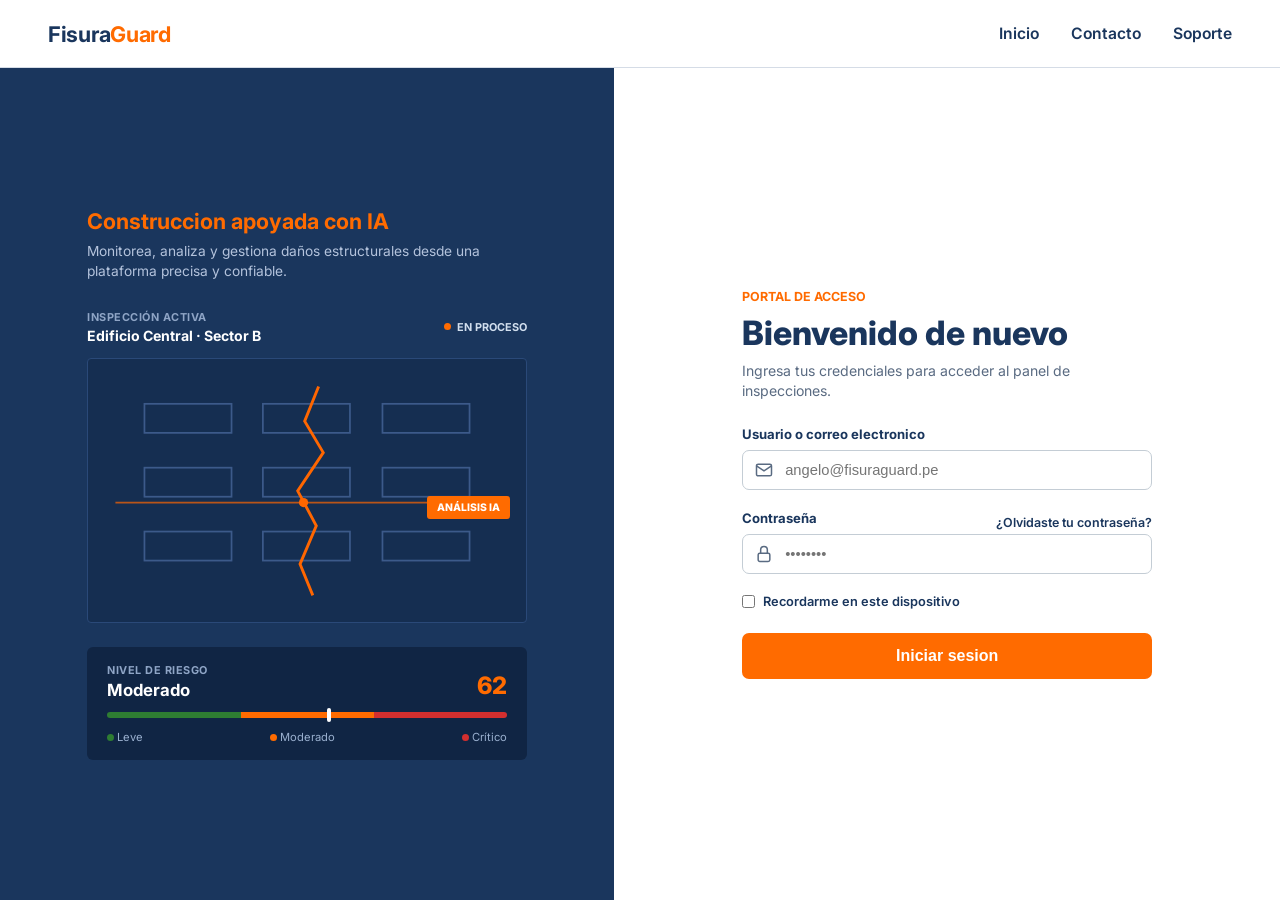
==== pages/index.html @ a7a67a6c "Update: Estructura para landing page, cambio de paleta de colores y mejora de adaptabilidad" ====
<!DOCTYPE html>
<html lang="es">
<head>
  <meta charset="UTF-8">
  <meta name="viewport" content="width=device-width, initial-scale=1.0">
  <title>FisuraGuard</title>
  <!-- Ruta ajustada con ../ hacia la carpeta css -->
  <link rel="stylesheet" href="../css/styles.css">
  <link rel="icon" type="image/x-icon" href="../favicon.ico">
  <!-- Fuente tipográfica Inter -->
  <link href="https://fonts.googleapis.com/css2?family=Inter:wght@400;500;600;700;800&display=swap" rel="stylesheet">
</head>
<body>
  <!-- PANTALLA 1 -->
  <section id="vista-acceso" class="vista activo">
    <header class="barra-navegacion-acceso">
      <div class="logo-marca">Fisura<span>Guard</span></div>
      <nav class="enlaces-navegacion-acceso">
        <a href="#">Inicio</a>
        <a href="#">Contacto</a>
        <a href="#">Soporte</a>
      </nav>
    </header>
    <div class="division-acceso">
      <!-- panel izquierdo azul -->
      <div class="acceso-izquierda">
        <div class="contenido-acceso-izquierda">
          <h2 class="titulo-ia">Construccion apoyada con IA</h2>
          <p class="subtitulo-ia">
            Monitorea, analiza y gestiona daños estructurales desde una plataforma precisa y confiable.
          </p>

          <div class="encabezado-inspeccion-activa">
            <div>
              <span class="etiqueta-pequena">INSPECCIÓN ACTIVA</span>
              <h4>Edificio Central · Sector B</h4>
            </div>
            <div class="pastilla-estado">
              <span class="punto-naranja"></span> EN PROCESO
            </div>  
          </div>

          <div class="caja-grafico-ia">
            <svg viewBox="0 0 360 210" class="edificio">
              <rect x="40" y="30" width="75" height="25" fill="none" stroke="#3c5a8a" stroke-width="1.5"/>
              <rect x="142" y="30" width="75" height="25" fill="none" stroke="#3c5a8a" stroke-width="1.5"/>
              <rect x="245" y="30" width="75" height="25" fill="none" stroke="#3c5a8a" stroke-width="1.5"/>

              <rect x="40" y="85" width="75" height="25" fill="none" stroke="#3c5a8a" stroke-width="1.5"/>
              <rect x="142" y="85" width="75" height="25" fill="none" stroke="#3c5a8a" stroke-width="1.5"/>
              <rect x="245" y="85" width="75" height="25" fill="none" stroke="#3c5a8a" stroke-width="1.5"/>

              <rect x="40" y="140" width="75" height="25" fill="none" stroke="#3c5a8a" stroke-width="1.5"/>
              <rect x="142" y="140" width="75" height="25" fill="none" stroke="#3c5a8a" stroke-width="1.5"/>
              <rect x="245" y="140" width="75" height="25" fill="none" stroke="#3c5a8a" stroke-width="1.5"/>

              <line x1="15" y1="115" x2="345" y2="115" stroke="#ff6600" stroke-width="1.5" stroke-opacity="0.7"/>

              <polyline points="190,15 178,45 194,72 172,105 188,135 174,168 185,195" fill="none" stroke="#ff6600" stroke-width="2.5"/>
              <circle cx="177" cy="115" r="4" fill="#ff6600"/>
            </svg>
            <span class="insignia-ia">ANÁLISIS IA</span>
          </div>

          <div class="tarjeta-riesgo">
            <div class="cabecera-tarjeta-riesgo">
              <div>
                <span class="etiqueta-pequena">NIVEL DE RIESGO</span>
                <h3>Moderado</h3>
              </div>
              <span class="puntaje-riesgo">62</span>
            </div>
            <div class="pista-barra-riesgo">
              <div class="segmento-verde"></div>
              <div class="segmento-naranja"></div>
              <div class="segmento-rojo"></div>
              <span class="indicador-riesgo" style="left: 55%;"></span>
            </div>
            <div class="leyenda-riesgo">
              <span><i class="punto-verde"></i> Leve</span>
              <span><i class="punto-naranja"></i> Moderado</span>
              <span><i class="punto-rojo"></i> Crítico</span>
            </div>
          </div>
        </div>
      </div>

      <!-- panel derecho blanco -->
      <div class="acceso-derecha">
        <div class="contenedor-formulario-acceso">
          <span class="etiqueta-portal">PORTAL DE ACCESO</span>
          <h1>Bienvenido de nuevo</h1>
          <p class="descripcion-acceso">Ingresa tus credenciales para acceder al panel de inspecciones.</p>

          <form id="formulario-acceso">
            <div class="grupo-formulario">
              <label for="correo">Usuario o correo electronico</label>
              <div class="contenedor-campo">
                <svg class="icono-campo" viewBox="0 0 24 24" fill="none" stroke="currentColor" stroke-width="1.8">
                  <rect x="3" y="5" width="18" height="14" rx="2"/>
                  <polyline points="3,7 12,13 21,7"/>
                </svg>
                <input type="text" id="correo" placeholder="angelo@fisuraguard.pe" required>
              </div>
            </div>

            <div class="grupo-formulario">
              <div class="fila-etiqueta">
                <label for="contrasena">Contraseña</label>
                <a href="#" class="enlace-olvido">¿Olvidaste tu contraseña?</a>
              </div>
              <div class="contenedor-campo">
                <svg class="icono-campo" viewBox="0 0 24 24" fill="none" stroke="currentColor" stroke-width="1.8">
                  <rect x="5" y="11" width="14" height="10" rx="2"/>
                  <path d="M8 11V7a4 4 0 0 1 8 0v4"/>
                </svg>
                <input type="password" id="contrasena" placeholder="••••••••" required>
              </div>
            </div>

            <label class="fila-casilla">
              <input type="checkbox">
              <span>Recordarme en este dispositivo</span>
            </label>

            <button type="submit" class="boton-primario boton-bloque">Iniciar sesion</button>
          </form>
        </div>
      </div>
    </div>
  </section>

  <!-- Enlace hacia la lógica JS -->
  <script src="../js/main.js"></script>
</body>
</html>
---- css/styles.css ----
/*  Variables y configuracion de la pagina*/
:root {
  --azul-marino: #1A365D;
  --azul-oscuro: #102544;
  --azul-3: #5C7293;
  --naranja: #FF6B00;
  --naranja-oscuro: #E55A00;
  --rojo: #D32F2F;
  --verde: #2E7D32;
  --amarillo: #F57F17;
  --fondo-claro: #F8F9FA;
  --texto-1: #212121;
  --texto-2: #5A6B82;
}

* {
  box-sizing: border-box;
  margin: 0;
  padding: 0;
}

body {
  font-family: 'Inter', sans-serif;
  color: var(--texto-1);
  background-color: var(--fondo-claro);
  min-height: 100vh;
  overflow-x: hidden;
}

/*  clases reutilizables  */
.logo-marca {
  font-size: 1.35rem;
  font-weight: 700;
  color: var(--azul-marino);
  letter-spacing: -0.3px;
}

.logo-marca span {
  color: var(--naranja);
}

.boton-primario {
  background-color: var(--naranja);
  color: #FFFFFF;
  border: none;
  border-radius: 7px;
  padding: 11px 22px;
  font-size: 0.95rem;
  font-weight: 700;
  cursor: pointer;
  transition: background 0.2s ease, transform 0.1s ease;
}

.boton-primario:hover {
  background-color: var(--naranja-oscuro);
}

.boton-primario:active {
  transform: scale(0.99);
}

.boton-bloque {
  width: 100%;
  padding: 14px;
  font-size: 1rem;
}

/* PANTALLA 1 Login*/ 
.barra-navegacion-acceso {
  height: 68px;
  display: flex;
  align-items: center;
  padding: 0 48px;
  border-bottom: 1px solid #D5DCE6;
  background: #FFFFFF;
}

.enlaces-navegacion-acceso {
  margin-left: auto;
  display: flex;
  gap: 32px;
}

.enlaces-navegacion-acceso a {
  text-decoration: none;
  color: var(--azul-marino);
  font-weight: 600;
  font-size: 0.98rem;
  transition: color 0.2s ease;
}

.enlaces-navegacion-acceso a:hover {
  color: var(--naranja);
}

.division-acceso {
  display: grid;
  grid-template-columns: 48% 52%;
  min-height: calc(100vh - 68px);
}

/* Panel izquierdo azul (donde esta la figura) */
.acceso-izquierda {
  background-color: var(--azul-marino);
  color: #FFFFFF;
  padding: 48px 54px;
  display: flex;
  flex-direction: column;
  justify-content: center;
}

.contenido-acceso-izquierda {
  max-width: 440px;
  margin: 0 auto;
  width: 100%;
}

.titulo-ia {
  color: var(--naranja);
  font-size: 1.35rem;
  font-weight: 700;
  margin-bottom: 8px;
}

.subtitulo-ia {
  color: #B4C3DC;
  font-size: 0.86rem;
  line-height: 1.45;
  margin-bottom: 28px;
}

.encabezado-inspeccion-activa {
  display: flex;
  justify-content: space-between;
  align-items: center;
  margin-bottom: 14px;
}

.etiqueta-pequena {
  display: block;
  font-size: 0.68rem;
  letter-spacing: 0.5px;
  color: #8FA5C6;
  font-weight: 700;
  margin-bottom: 3px;
}

.encabezado-inspeccion-activa h4 {
  font-size: 0.88rem;
  font-weight: 700;
  color: #FFFFFF;
}

.pastilla-estado {
  font-size: 0.68rem;
  font-weight: 700;
  color: #D2DFEE;
  display: flex;
  align-items: center;
  gap: 6px;
}

.punto-naranja, .punto-verde, .punto-rojo {
  display: inline-block;
  width: 7px;
  height: 7px;
  border-radius: 50%;
}

.punto-naranja { background-color: var(--naranja); }
.punto-verde   { background-color: var(--verde); }
.punto-rojo    { background-color: var(--rojo); }

.caja-grafico-ia {
  position: relative;
  border: 1px solid #2A4978;
  background-color: rgba(16, 37, 68, 0.45);
  border-radius: 4px;
  margin-bottom: 24px;
  padding: 10px;
}

.edificio {
  width: 100%;
  height: auto;
  display: block;
}

.insignia-ia {
  position: absolute;
  right: 16px;
  top: 52%;
  background-color: var(--naranja);
  color: #FFFFFF;
  font-size: 0.65rem;
  font-weight: 800;
  padding: 5px 10px;
  border-radius: 3px;
}

.tarjeta-riesgo {
  background-color: var(--azul-oscuro);
  padding: 16px 20px;
  border-radius: 6px;
}

.cabecera-tarjeta-riesgo {
  display: flex;
  justify-content: space-between;
  align-items: flex-end;
  margin-bottom: 12px;
}

.cabecera-tarjeta-riesgo h3 {
  font-size: 1.05rem;
  color: #FFFFFF;
}

.puntaje-riesgo {
  color: var(--naranja);
  font-size: 1.5rem;
  font-weight: 800;
}

.pista-barra-riesgo {
  position: relative;
  height: 6px;
  display: flex;
  border-radius: 4px;
  overflow: visible;
  margin-bottom: 12px;
}

.segmento-verde   { flex: 1; background: var(--verde); border-radius: 4px 0 0 4px; }
.segmento-naranja { flex: 1; background: var(--naranja); }
.segmento-rojo    { flex: 1; background: var(--rojo); border-radius: 0 4px 4px 0; }

.indicador-riesgo {
  position: absolute;
  top: -4px;
  width: 4px;
  height: 14px;
  background: #FFFFFF;
  border-radius: 2px;
}

.leyenda-riesgo {
  display: flex;
  justify-content: space-between;
  font-size: 0.7rem;
  color: #9AB0CF;
}

/* Panel erecho blanco (el formulario) */
.acceso-derecha {
  display: flex;
  align-items: center;
  justify-content: center;
  padding: 48px;
  background-color: #FFFFFF;
}

.contenedor-formulario-acceso {
  width: 100%;
  max-width: 410px;
}

.etiqueta-portal {
  color: var(--naranja);
  font-size: 0.78rem;
  font-weight: 700;
  display: block;
  margin-bottom: 8px;
}

.contenedor-formulario-acceso h1 {
  color: var(--azul-marino);
  font-size: 2.1rem;
  font-weight: 800;
  margin-bottom: 8px;
}

.descripcion-acceso {
  color: var(--texto-2);
  font-size: 0.88rem;
  line-height: 1.4;
  margin-bottom: 26px;
}

.grupo-formulario {
  margin-bottom: 20px;
}

.grupo-formulario label {
  display: block;
  color: var(--azul-marino);
  font-size: 0.82rem;
  font-weight: 700;
  margin-bottom: 8px;
}

.fila-etiqueta {
  display: flex;
  justify-content: space-between;
  align-items: center;
}

.enlace-olvido {
  color: var(--azul-marino);
  font-size: 0.78rem;
  font-weight: 600;
  text-decoration: none;
}

.contenedor-campo {
  position: relative;
}

.icono-campo {
  position: absolute;
  left: 12px;
  top: 50%;
  transform: translateY(-50%);
  width: 20px;
  height: 20px;
  color: #5A6B82;
}

.contenedor-campo input {
  width: 100%;
  padding: 11px 14px 11px 42px;
  border: 1px solid #C4CDD5;
  border-radius: 7px;
  font-size: 0.92rem;
  outline: none;
  transition: border-color 0.2s ease;
}

.contenedor-campo input:focus {
  border-color: var(--naranja);
}

.fila-casilla {
  display: flex;
  align-items: center;
  gap: 8px;
  font-size: 0.8rem;
  font-weight: 600;
  color: var(--azul-marino);
  margin-bottom: 24px;
  cursor: pointer;
}

/* Adaptación responsive */
@media (max-width: 900px) {
  .division-acceso {
    grid-template-columns: 1fr;
  }
  .barra-navegacion-acceso {
    padding: 0 20px;
  }
  .enlaces-navegacion-acceso {
    gap: 16px;
  }
  .acceso-izquierda,
  .acceso-derecha {
    padding: 32px 20px;
  }
}
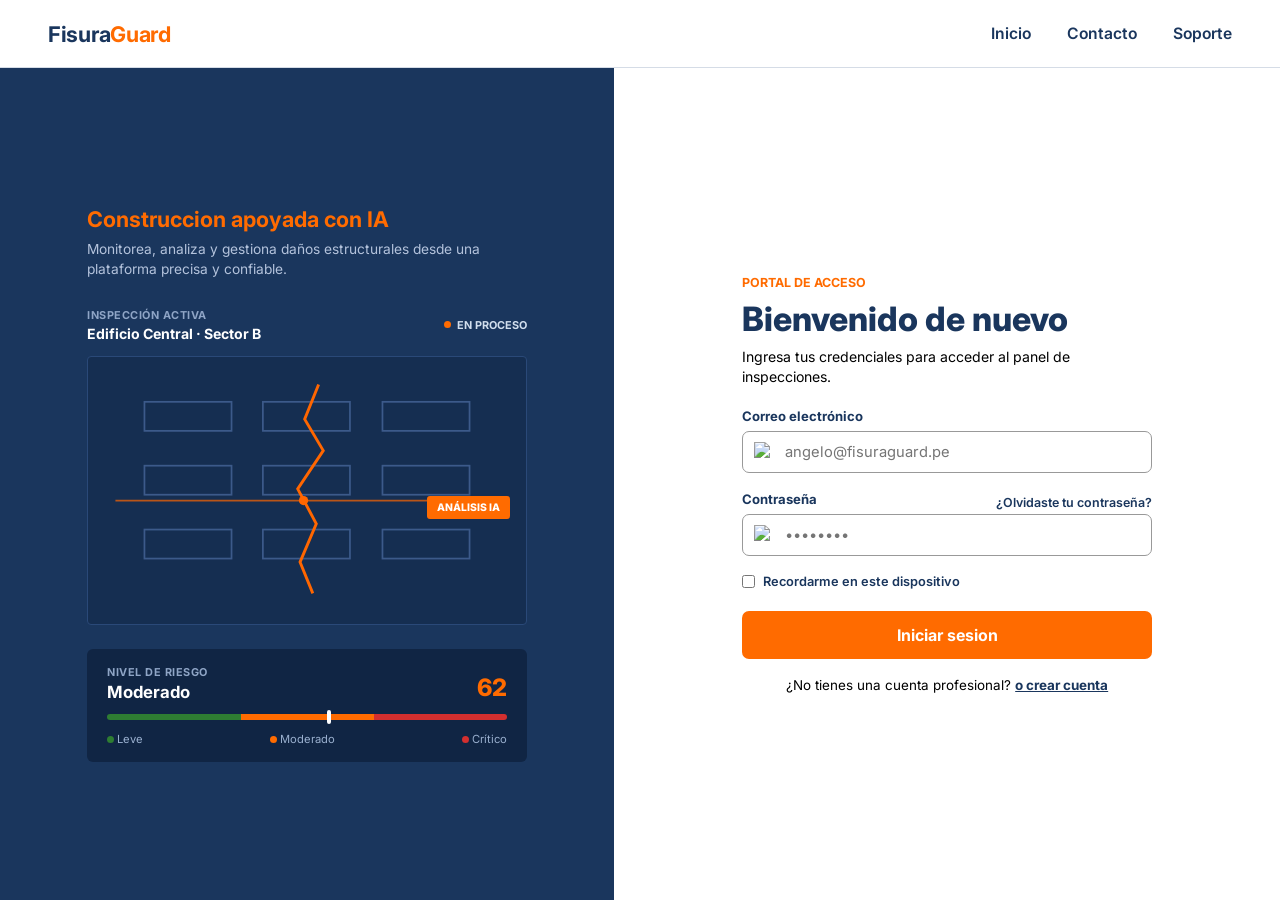
==== commit c8f8563b: "Se configuro mediante las HU1 - 2 - 3 - 4 la pagina index y tambien se hizo escenarios en caso sea i" ====
--- a/pages/index.html
+++ b/pages/index.html
@@ -6,14 +6,18 @@
   <title>FisuraGuard</title>
   <!-- Ruta ajustada con ../ hacia la carpeta css -->
   <link rel="stylesheet" href="../css/styles.css">
+  <link rel="stylesheet" href="../css/stylesGlobal.css">
   <link rel="icon" type="image/x-icon" href="../favicon.ico">
   <!-- Fuente tipográfica Inter -->
   <link href="https://fonts.googleapis.com/css2?family=Inter:wght@400;500;600;700;800&display=swap" rel="stylesheet">
 </head>
+
+<!-- PANTALLA 1 (el inicio de sesion) -->
+<!-- iMPORTANTE: Definimos la class solo-pc para que ese codigo sea solo exclusivamente de la version pc
+y tambien definimos la clase solo-movil para poder mostrar mejor el inicio de sesion en las versiones de movil -->
 <body>
-  <!-- PANTALLA 1 -->
   <section id="vista-acceso" class="vista activo">
-    <header class="barra-navegacion-acceso">
+    <header class="barra-navegacion-acceso solo-escritorio">
       <div class="logo-marca">Fisura<span>Guard</span></div>
       <nav class="enlaces-navegacion-acceso">
         <a href="#">Inicio</a>
@@ -21,24 +25,31 @@
         <a href="#">Soporte</a>
       </nav>
     </header>
+
     <div class="division-acceso">
-      <!-- panel izquierdo azul -->
+      <!-- Panel Izquierdo Azul -->
       <div class="acceso-izquierda">
         <div class="contenido-acceso-izquierda">
-          <h2 class="titulo-ia">Construccion apoyada con IA</h2>
-          <p class="subtitulo-ia">
-            Monitorea, analiza y gestiona daños estructurales desde una plataforma precisa y confiable.
-          </p>
-
-          <div class="encabezado-inspeccion-activa">
-            <div>
-              <span class="etiqueta-pequena">INSPECCIÓN ACTIVA</span>
-              <h4>Edificio Central · Sector B</h4>
-            </div>
-            <div class="pastilla-estado">
-              <span class="punto-naranja"></span> EN PROCESO
-            </div>  
-          </div>
+          <div class="logo-marca-blanco solo-movil">Fisura<span>Guard</span></div>
+
+          <div class="solo-escritorio">
+            <h2 class="titulo-ia">Construccion apoyada con IA</h2>
+            <p class="subtitulo-ia">
+              Monitorea, analiza y gestiona daños estructurales desde una plataforma precisa y confiable.
+            </p>
+
+            <div class="encabezado-inspeccion-activa">
+              <div>
+                <span class="etiqueta-pequena">INSPECCIÓN ACTIVA</span>
+                <h4>Edificio Central · Sector B</h4>
+              </div>
+              <div class="pastilla-estado">
+                <span class="punto-naranja"></span> EN PROCESO
+              </div>
+            </div>
+          </div>
+
+          <h2 class="eslogan-movil solo-movil">Detecta. Analiza y protege.</h2>
 
           <div class="caja-grafico-ia">
             <svg viewBox="0 0 360 210" class="edificio">
@@ -55,14 +66,14 @@
               <rect x="245" y="140" width="75" height="25" fill="none" stroke="#3c5a8a" stroke-width="1.5"/>
 
               <line x1="15" y1="115" x2="345" y2="115" stroke="#ff6600" stroke-width="1.5" stroke-opacity="0.7"/>
-
               <polyline points="190,15 178,45 194,72 172,105 188,135 174,168 185,195" fill="none" stroke="#ff6600" stroke-width="2.5"/>
               <circle cx="177" cy="115" r="4" fill="#ff6600"/>
             </svg>
             <span class="insignia-ia">ANÁLISIS IA</span>
           </div>
 
-          <div class="tarjeta-riesgo">
+          <!-- Tarjeta de Nivel de Riesgo -->
+          <div class="tarjeta-riesgo solo-escritorio">
             <div class="cabecera-tarjeta-riesgo">
               <div>
                 <span class="etiqueta-pequena">NIVEL DE RIESGO</span>
@@ -85,52 +96,162 @@
         </div>
       </div>
 
-      <!-- panel derecho blanco -->
+      <!-- Panel Derecho Blanco -->
       <div class="acceso-derecha">
         <div class="contenedor-formulario-acceso">
           <span class="etiqueta-portal">PORTAL DE ACCESO</span>
-          <h1>Bienvenido de nuevo</h1>
+          <h1 class="solo-escritorio">Bienvenido de nuevo</h1>
+          <h1 class="solo-movil">Bienvenido</h1>
           <p class="descripcion-acceso">Ingresa tus credenciales para acceder al panel de inspecciones.</p>
 
-          <form id="formulario-acceso">
+          <!-- Alerta de errores de inicio de sesión o bloqueo por 5 intentos -->
+          <div id="alerta-acceso" class="alerta-formulario oculto" role="alert"></div>
+
+          <form id="formulario-acceso" novalidate>
             <div class="grupo-formulario">
-              <label for="correo">Usuario o correo electronico</label>
+              <label for="correo">Correo electrónico</label>
               <div class="contenedor-campo">
-                <svg class="icono-campo" viewBox="0 0 24 24" fill="none" stroke="currentColor" stroke-width="1.8">
-                  <rect x="3" y="5" width="18" height="14" rx="2"/>
-                  <polyline points="3,7 12,13 21,7"/>
-                </svg>
-                <input type="text" id="correo" placeholder="angelo@fisuraguard.pe" required>
-              </div>
-            </div>
-
+                <img src="img/icono-correo.png" alt="Correo" class="icono-campo">
+                <input type="email" id="correo" placeholder="angelo@fisuraguard.pe" required>
+              </div>
+            </div>
+
+            <!-- Solicitar contraseña y enlace de recuperación -->
             <div class="grupo-formulario">
               <div class="fila-etiqueta">
                 <label for="contrasena">Contraseña</label>
-                <a href="#" class="enlace-olvido">¿Olvidaste tu contraseña?</a>
+                <a href="#" id="enlace-recuperar" class="enlace-olvido">¿Olvidaste tu contraseña?</a>
               </div>
               <div class="contenedor-campo">
-                <svg class="icono-campo" viewBox="0 0 24 24" fill="none" stroke="currentColor" stroke-width="1.8">
-                  <rect x="5" y="11" width="14" height="10" rx="2"/>
-                  <path d="M8 11V7a4 4 0 0 1 8 0v4"/>
-                </svg>
+                <img src="img/icono-candado.png" alt="Contraseña" class="icono-campo">
                 <input type="password" id="contrasena" placeholder="••••••••" required>
               </div>
             </div>
 
             <label class="fila-casilla">
-              <input type="checkbox">
+              <input type="checkbox" id="recordar-dispositivo">
               <span>Recordarme en este dispositivo</span>
             </label>
 
-            <button type="submit" class="boton-primario boton-bloque">Iniciar sesion</button>
+            <button type="submit" id="boton-ingresar" class="boton-primario boton-bloque">Iniciar sesion</button>
           </form>
+
+          <!-- Registro de nuevos usuarios -->
+          <p class="pie-formulario-acceso">
+            ¿No tienes una cuenta profesional? 
+            <a href="#" id="enlace-registro" class="enlace-destacado">o crear cuenta</a>
+          </p>
         </div>
       </div>
     </div>
   </section>
 
-  <!-- Enlace hacia la lógica JS -->
+  <!-- Registro -->
+  <div id="registro" class="fondo-acceso oculto">
+    <div class="caja-acceso">
+      <div class="cabecera-acceso">
+        <div>
+          <span class="etiqueta-portal">ACREDITACIÓN PROFESIONAL</span>
+          <h3>Crear cuenta en FisuraGuard</h3>
+        </div>
+        <button type="button" class="boton-cerrar" id="cerrar-registro">✕</button>
+      </div>
+
+      <div id="alerta-registro" class="alerta-formulario oculto"></div>
+
+      <!-- Formulario de registro -->
+      <form id="formulario-registro" novalidate>
+        <div class="grupo-formulario">
+          <label for="reg-nombres">Nombres y apellidos completos</label>
+          <div class="contenedor-campo">
+            <img src="img/icono-usuario.png" alt="Usuario" class="icono-campo">
+            <input type="text" id="reg-nombres" placeholder="Ej. Manuel Mendoza" required>
+          </div>
+        </div>
+
+        <div class="grupo-formulario">
+          <label for="reg-correo">Correo institucional</label>
+          <div class="contenedor-campo">
+            <img src="img/icono-correo.png" alt="Correo" class="icono-campo">
+            <input type="email" id="reg-correo" placeholder="nombre@entidad.gob.pe" required>
+          </div>
+        </div>
+
+        <div class="fila-doble">
+          <div class="grupo-formulario">
+            <label for="reg-rol">Rol a desempeñar</label>
+            <select id="reg-rol" class="selector-campo" required>
+              <option value="inspector">Ingeniero Inspector</option>
+              <option value="brigadista">Brigadista de Riesgos</option>
+              <option value="supervisor">Supervisor de Obra</option>
+            </select>
+          </div>
+
+          <div class="grupo-formulario">
+            <label for="reg-cip">Colegiatura (CIP)</label>
+            <div class="contenedor-campo">
+              <img src="img/icono-cip.png" alt="CIP" class="icono-campo">
+              <input type="text" id="reg-cip" placeholder="Ej. 248910" required>
+            </div>
+          </div>
+        </div>
+
+        <div class="grupo-formulario">
+          <label for="reg-contrasena">Contraseña</label>
+          <div class="contenedor-campo">
+            <img src="img/icono-candado.png" alt="Contraseña" class="icono-campo">
+            <input type="password" id="reg-contrasena" placeholder="Mín. 8 caracteres, 1 mayúscula y 1 número" required>
+          </div>
+          <small class="ayuda-campo">Debe incluir al menos 8 caracteres, una mayúscula y un número.</small>
+        </div>
+
+        <button type="submit" class="boton-primario boton-bloque">Registrarse</button>
+      </form>
+
+      <!-- Confirmación de envío de validación  -->
+      <div id="paso-validacion-correo" class="estado-validacion oculto">
+        <h4>¡Perfil registrado correctamente!</h4>
+        <p id="texto-validacion-enviada">
+          Hemos enviado un enlace de activación con vigencia limitada a tu correo institucional.
+        </p>
+        <button type="button" id="boton-reenviar-validacion" class="boton-secundario">
+          Reenviar correo de validación
+        </button>
+      </div>
+    </div>
+  </div>
+
+  <!-- Recuperar contraseña -->
+  <div id="recuperar" class="fondo-acceso oculto">
+    <div class="caja-acceso">
+      <div class="cabecera-acceso">
+        <div>
+          <span class="etiqueta-portal">SOPORTE DE ACCESO</span>
+          <h3>Restablecer contraseña</h3>
+        </div>
+        <button type="button" class="boton-cerrar" id="cerrar-recuperar">✕</button>
+      </div>
+
+      <p class="descripcion-acceso">
+        Ingresa tu correo registrado. Te enviaremos un token de recuperación único con validez de 24 horas.
+      </p>
+
+      <div id="alerta-recuperar" class="alerta-formulario alerta-exito oculto"></div>
+
+      <form id="formulario-recuperar" novalidate>
+        <div class="grupo-formulario">
+          <label for="rec-correo">Correo electrónico registrado</label>
+          <div class="contenedor-campo">
+            <img src="img/icono-correo.png" alt="Correo" class="icono-campo">
+            <input type="email" id="rec-correo" placeholder="angelo@fisuraguard.pe" required>
+          </div>
+        </div>
+
+        <button type="submit" class="boton-primario boton-bloque">Enviar enlace</button>
+      </form>
+    </div>
+  </div>
+    <!-- Enlace hacia la lógica JS -->
   <script src="../js/main.js"></script>
 </body>
 </html>
--- a/css/styles.css
+++ b/css/styles.css
@@ -1,84 +1,17 @@
-/*  Variables y configuracion de la pagina*/
-:root {
-  --azul-marino: #1A365D;
-  --azul-oscuro: #102544;
-  --azul-3: #5C7293;
-  --naranja: #FF6B00;
-  --naranja-oscuro: #E55A00;
-  --rojo: #D32F2F;
-  --verde: #2E7D32;
-  --amarillo: #F57F17;
-  --fondo-claro: #F8F9FA;
-  --texto-1: #212121;
-  --texto-2: #5A6B82;
-}
-
-* {
-  box-sizing: border-box;
-  margin: 0;
-  padding: 0;
-}
-
-body {
-  font-family: 'Inter', sans-serif;
-  color: var(--texto-1);
-  background-color: var(--fondo-claro);
-  min-height: 100vh;
-  overflow-x: hidden;
-}
-
-/*  clases reutilizables  */
-.logo-marca {
-  font-size: 1.35rem;
-  font-weight: 700;
-  color: var(--azul-marino);
-  letter-spacing: -0.3px;
-}
-
-.logo-marca span {
-  color: var(--naranja);
-}
-
-.boton-primario {
-  background-color: var(--naranja);
-  color: #FFFFFF;
-  border: none;
-  border-radius: 7px;
-  padding: 11px 22px;
-  font-size: 0.95rem;
-  font-weight: 700;
-  cursor: pointer;
-  transition: background 0.2s ease, transform 0.1s ease;
-}
-
-.boton-primario:hover {
-  background-color: var(--naranja-oscuro);
-}
-
-.boton-primario:active {
-  transform: scale(0.99);
-}
-
-.boton-bloque {
-  width: 100%;
-  padding: 14px;
-  font-size: 1rem;
-}
-
-/* PANTALLA 1 Login*/ 
+/* barra de navegación */
 .barra-navegacion-acceso {
   height: 68px;
   display: flex;
   align-items: center;
+  justify-content: space-between;
   padding: 0 48px;
   border-bottom: 1px solid #D5DCE6;
-  background: #FFFFFF;
+  background-color: #FFFFFF;
 }
 
 .enlaces-navegacion-acceso {
-  margin-left: auto;
-  display: flex;
-  gap: 32px;
+  display: flex;
+  gap: 36px;
 }
 
 .enlaces-navegacion-acceso a {
@@ -86,20 +19,20 @@
   color: var(--azul-marino);
   font-weight: 600;
   font-size: 0.98rem;
-  transition: color 0.2s ease;
 }
 
 .enlaces-navegacion-acceso a:hover {
   color: var(--naranja);
 }
 
+/* estrucutra de la pantalla dividida */
 .division-acceso {
   display: grid;
   grid-template-columns: 48% 52%;
   min-height: calc(100vh - 68px);
 }
 
-/* Panel izquierdo azul (donde esta la figura) */
+/* panel izquierdo azul */
 .acceso-izquierda {
   background-color: var(--azul-marino);
   color: #FFFFFF;
@@ -148,7 +81,6 @@
 .encabezado-inspeccion-activa h4 {
   font-size: 0.88rem;
   font-weight: 700;
-  color: #FFFFFF;
 }
 
 .pastilla-estado {
@@ -167,9 +99,15 @@
   border-radius: 50%;
 }
 
-.punto-naranja { background-color: var(--naranja); }
-.punto-verde   { background-color: var(--verde); }
-.punto-rojo    { background-color: var(--rojo); }
+.punto-naranja { 
+  background-color: var(--naranja); 
+}
+.punto-verde   { 
+  background-color: var(--verde); 
+}
+.punto-rojo    { 
+  background-color: var(--rojo); 
+}
 
 .caja-grafico-ia {
   position: relative;
@@ -180,10 +118,11 @@
   padding: 10px;
 }
 
-.edificio {
+.imagen-edificio-ia {
   width: 100%;
   height: auto;
   display: block;
+  object-fit: contain;
 }
 
 .insignia-ia {
@@ -213,7 +152,6 @@
 
 .cabecera-tarjeta-riesgo h3 {
   font-size: 1.05rem;
-  color: #FFFFFF;
 }
 
 .puntaje-riesgo {
@@ -227,13 +165,18 @@
   height: 6px;
   display: flex;
   border-radius: 4px;
-  overflow: visible;
   margin-bottom: 12px;
 }
 
-.segmento-verde   { flex: 1; background: var(--verde); border-radius: 4px 0 0 4px; }
-.segmento-naranja { flex: 1; background: var(--naranja); }
-.segmento-rojo    { flex: 1; background: var(--rojo); border-radius: 0 4px 4px 0; }
+.segmento-verde   { 
+  flex: 1; background: var(--verde); border-radius: 4px 0 0 4px; 
+}
+.segmento-naranja { 
+  flex: 1; background: var(--naranja); 
+}
+.segmento-rojo    { 
+  flex: 1; background: var(--rojo); border-radius: 0 4px 4px 0; 
+}
 
 .indicador-riesgo {
   position: absolute;
@@ -251,7 +194,7 @@
   color: #9AB0CF;
 }
 
-/* Panel erecho blanco (el formulario) */
+/* formulario de acceso  (derecha) */
 .acceso-derecha {
   display: flex;
   align-items: center;
@@ -281,14 +224,32 @@
 }
 
 .descripcion-acceso {
-  color: var(--texto-2);
+  color: var(--texto-secundario);
   font-size: 0.88rem;
   line-height: 1.4;
-  margin-bottom: 26px;
+  margin-bottom: 22px;
+}
+
+/* Alertas de validación */
+.alerta-formulario {
+  background-color: #FDE8E8;
+  color: #B91C1C;
+  border: 1px solid #F8B4B4;
+  border-radius: 7px;
+  padding: 10px 14px;
+  font-size: 0.82rem;
+  font-weight: 600;
+  margin-bottom: 18px;
+}
+
+.alerta-exito {
+  background-color: #DEF7EC;
+  color: #03543F;
+  border-color: #84E1BC;
 }
 
 .grupo-formulario {
-  margin-bottom: 20px;
+  margin-bottom: 18px;
 }
 
 .grupo-formulario label {
@@ -296,7 +257,7 @@
   color: var(--azul-marino);
   font-size: 0.82rem;
   font-weight: 700;
-  margin-bottom: 8px;
+  margin-bottom: 7px;
 }
 
 .fila-etiqueta {
@@ -310,6 +271,10 @@
   font-size: 0.78rem;
   font-weight: 600;
   text-decoration: none;
+}
+
+.enlace-olvido:hover {
+  text-decoration: underline;
 }
 
 .contenedor-campo {
@@ -323,21 +288,28 @@
   transform: translateY(-50%);
   width: 20px;
   height: 20px;
-  color: #5A6B82;
-}
-
-.contenedor-campo input {
+  object-fit: contain;
+}
+
+.contenedor-campo input,
+.selector-campo {
   width: 100%;
   padding: 11px 14px 11px 42px;
-  border: 1px solid #C4CDD5;
+  border: 1px solid #999;
   border-radius: 7px;
+  font-family: inherit;
   font-size: 0.92rem;
   outline: none;
-  transition: border-color 0.2s ease;
-}
-
-.contenedor-campo input:focus {
-  border-color: var(--naranja);
+  background-color: #FFFFFF;
+}
+
+.selector-campo {
+  padding-left: 12px;
+}
+
+.contenedor-campo input:focus,
+.selector-campo:focus {
+  border-color: var(--azul-marino);
 }
 
 .fila-casilla {
@@ -347,23 +319,152 @@
   font-size: 0.8rem;
   font-weight: 600;
   color: var(--azul-marino);
-  margin-bottom: 24px;
+  margin-bottom: 22px;
   cursor: pointer;
 }
 
-/* Adaptación responsive */
-@media (max-width: 900px) {
+.pie-formulario-acceso {
+  text-align: center;
+  margin-top: 18px;
+  font-size: 0.84rem;
+  color: var(--texto-secundario);
+}
+
+.enlace-destacado {
+  color: var(--azul-marino);
+  font-weight: 700;
+  text-decoration: underline;
+}
+
+/* Registro y recuperacion de cuenta */
+.fondo-acceso {
+  position: fixed;
+  inset: 0;
+  background-color: rgba(16, 37, 68, 0.55);
+  display: flex;
+  align-items: center;
+  justify-content: center;
+  padding: 20px;
+  z-index: 500;
+}
+
+.caja-acceso {
+  background-color: #FFFFFF;
+  width: 100%;
+  max-width: 460px;
+  border-radius: 12px;
+  padding: 28px 30px;
+  box-shadow: 0 20px 45px rgba(0, 0, 0, 0.25);
+}
+
+.cabecera-acceso {
+  display: flex;
+  justify-content: space-between;
+  align-items: flex-start;
+  margin-bottom: 14px;
+}
+
+.cabecera-acceso h3 {
+  color: var(--azul-marino);
+  font-size: 1.35rem;
+  font-weight: 800;
+}
+
+.boton-cerrar {
+  background: none;
+  border: none;
+  font-size: 1.2rem;
+  color: #666;
+  cursor: pointer;
+}
+
+.fila-doble {
+  display: grid;
+  grid-template-columns: 1fr 1fr;
+  gap: 12px;
+}
+
+.ayuda-campo {
+  display: block;
+  font-size: 0.72rem;
+  color: var(--texto-secundario);
+  margin-top: 5px;
+}
+
+.estado-validacion {
+  text-align: center;
+  padding: 16px 0;
+}
+
+.estado-validacion h4 {
+  color: var(--verde);
+  font-size: 1.15rem;
+  margin-bottom: 8px;
+}
+
+.estado-validacion p {
+  font-size: 0.86rem;
+  color: var(--texto-secundario);
+  margin-bottom: 18px;
+  line-height: 1.4;
+}
+
+.boton-secundario {
+  background-color: var(--azul-marino);
+  color: #FFFFFF;
+  border: none;
+  border-radius: 7px;
+  padding: 10px 18px;
+  font-weight: 600;
+  cursor: pointer;
+}
+
+/*  Responvise  */
+@media (max-width: 768px) {
   .division-acceso {
+    display: flex;
+    flex-direction: column;
+    min-height: 100vh;
+  }
+
+  .acceso-izquierda {
+    padding: 24px 20px 32px;
+    border-radius: 0 0 28px 28px;
+  }
+
+  .eslogan-movil {
+    width: 100%;
+    color: #FFFFFF;
+    font-size: 1.8rem;
+    font-weight: 700;
+    line-height: 1.25;
+    margin: 14px 0 18px;
+  }
+
+  .caja-grafico-ia {
+    max-width: 280px;
+    margin: 0 auto;
+  }
+
+  .acceso-derecha {
+    padding: 28px 24px;
+    align-items: flex-start;
+  }
+
+  .contenedor-formulario-acceso h1 {
+    font-size: 1.85rem;
+  }
+
+  .contenedor-campo input {
+    border-radius: 18px;
+  }
+
+  .boton-bloque {
+    border-radius: 14px;
+  }
+
+  .fila-doble {
     grid-template-columns: 1fr;
-  }
-  .barra-navegacion-acceso {
-    padding: 0 20px;
-  }
-  .enlaces-navegacion-acceso {
-    gap: 16px;
-  }
-  .acceso-izquierda,
-  .acceso-derecha {
-    padding: 32px 20px;
+    gap: 0;
   }
 }
--- a/css/stylesGlobal.css
+++ b/css/stylesGlobal.css
@@ -0,0 +1,348 @@
+/*  VARIABLES GLOBALES Y CONFIGURACIÓN BASE*/
+:root {
+  --azul-marino: #1A365D;
+  --azul-oscuro: #102544;
+  --azul-3: #5C7293;
+  --naranja: #FF6B00;
+  --naranja-oscuro: #E55A00;
+  --rojo: #D32F2F;
+  --verde: #2E7D32;
+  --amarillo: #F57F17;
+  --fondo-claro: #F8F9FA;
+  --texto-1: #212121;
+  --texto-2: #5A6B82;
+  --amarillo: #F5B400;
+  --fondo-tarjeta: #F4F5F7;
+  --borde-gris: #AEAEAE;
+}
+/* ==========================================
+   REINICIO BASE Y CLASES DE VISIBILIDAD
+   ========================================== */
+* {
+  box-sizing: border-box;
+  margin: 0;
+  padding: 0;
+}
+
+body {
+  font-family: 'Inter', sans-serif;
+  color: var(--texto-oscuro);
+  background-color: #FFFFFF;
+  min-height: 100vh;
+  overflow-x: hidden;
+}
+
+.oculto {
+  display: none !important;
+}
+
+.solo-movil {
+  display: none !important;
+}
+
+/* ==========================================
+   IDENTIDAD DE MARCA Y ETIQUETAS DE SECCIÓN
+   ========================================== */
+.logo-marca {
+  font-size: 1.35rem;
+  font-weight: 700;
+  color: var(--azul-marino);
+  letter-spacing: -0.3px;
+  text-decoration: none;
+}
+
+.logo-marca span {
+  color: var(--naranja);
+}
+
+.logo-marca-blanco {
+  font-size: 1.35rem;
+  font-weight: 700;
+  color: #FFFFFF;
+  letter-spacing: -0.3px;
+}
+
+.logo-marca-blanco span {
+  color: var(--naranja);
+}
+
+.etiqueta-seccion {
+  color: var(--naranja);
+  font-size: 0.8rem;
+  font-weight: 700;
+  display: block;
+  margin-bottom: 4px;
+}
+
+/* botones */
+.boton-primario {
+  background-color: var(--naranja);
+  color: #FFFFFF;
+  border: none;
+  border-radius: 7px;
+  padding: 11px 22px;
+  font-family: inherit;
+  font-size: 0.95rem;
+  font-weight: 700;
+  cursor: pointer;
+  transition: background 0.2s ease, transform 0.1s ease;
+}
+
+.boton-primario:hover {
+  background-color: var(--naranja-activo);
+}
+
+.boton-primario:active {
+  transform: scale(0.99);
+}
+
+.boton-bloque {
+  width: 100%;
+  padding: 14px;
+  font-size: 1rem;
+}
+
+/* barra lateral y superior */
+.diseno-aplicacion {
+  display: flex;
+  min-height: 100vh;
+  position: relative;
+}
+
+/* Barra lateral izquierda */
+.barra-lateral {
+  width: 225px;
+  background-color: var(--azul-marino);
+  color: #FFFFFF;
+  display: flex;
+  flex-direction: column;
+  flex-shrink: 0;
+  transition: transform 0.25s ease;
+}
+
+.marca-barra-lateral {
+  height: 76px;
+  background-color: #FFFFFF;
+  display: flex;
+  align-items: center;
+  justify-content: center;
+  border-right: 1px solid #E0E0E0;
+  border-bottom: 1px solid #E0E0E0;
+}
+
+.menu-barra-lateral {
+  padding: 28px 16px;
+  flex: 1;
+}
+
+.subtitulo-menu {
+  display: block;
+  font-size: 0.78rem;
+  color: #CBD5E1;
+  margin-bottom: 16px;
+  padding-left: 8px;
+}
+
+.lista-navegacion {
+  display: flex;
+  flex-direction: column;
+  gap: 14px;
+}
+
+.elemento-navegacion {
+  display: flex;
+  align-items: center;
+  gap: 14px;
+  width: 100%;
+  background: transparent;
+  border: none;
+  color: #FFFFFF;
+  font-family: inherit;
+  font-size: 1.05rem;
+  font-weight: 600;
+  padding: 12px 14px;
+  border-radius: 8px;
+  cursor: pointer;
+  text-align: left;
+  text-decoration: none;
+  transition: background 0.2s ease;
+}
+
+.elemento-navegacion:hover {
+  background-color: rgba(255, 255, 255, 0.1);
+}
+
+.elemento-navegacion.activo {
+  background-color: var(--azul-pastilla);
+}
+
+.icono-navegacion {
+  width: 24px;
+  height: 24px;
+  flex-shrink: 0;
+}
+
+/* perfil inferior en barra lateral */
+.usuario-barra-lateral {
+  border-top: 1px solid #3A557C;
+  padding: 18px 16px;
+  display: flex;
+  align-items: center;
+  gap: 12px;
+  cursor: pointer;
+  transition: background 0.2s ease;
+}
+
+.usuario-barra-lateral:hover {
+  background-color: rgba(255, 255, 255, 0.06);
+}
+
+.circulo-avatar {
+  width: 42px;
+  height: 42px;
+  border-radius: 50%;
+  background-color: #7D899B;
+  display: flex;
+  align-items: center;
+  justify-content: center;
+  flex-shrink: 0;
+}
+
+.circulo-avatar svg {
+  width: 26px;
+  height: 26px;
+}
+
+.datos-usuario strong {
+  display: block;
+  font-size: 0.92rem;
+}
+
+.datos-usuario span {
+  font-size: 0.8rem;
+  color: #D0DBE8;
+}
+
+/* Contenedor derecho y barra superior */
+.area-principal {
+  flex: 1;
+  display: flex;
+  flex-direction: column;
+  background-color: #FFFFFF;
+  transition: filter 0.25s ease;
+}
+
+.area-principal.desenfocado {
+  filter: blur(4px);
+  pointer-events: none;
+}
+
+.barra-superior {
+  height: 76px;
+  border-bottom: 1px solid #999;
+  padding: 0 38px;
+  display: flex;
+  align-items: center;
+  justify-content: space-between;
+}
+
+.izquierda-barra-superior {
+  display: flex;
+  align-items: center;
+  gap: 14px;
+}
+
+.boton-menu-movil {
+  display: none;
+  background-color: var(--azul-marino);
+  color: #FFFFFF;
+  border: none;
+  border-radius: 6px;
+  width: 38px;
+  height: 38px;
+  font-size: 1.2rem;
+  cursor: pointer;
+}
+
+.titulos-barra-superior span {
+  display: block;
+  font-size: 0.8rem;
+  color: var(--azul-marino);
+  font-weight: 600;
+}
+
+.titulos-barra-superior h2 {
+  font-size: 1.45rem;
+  color: var(--azul-marino);
+  font-weight: 700;
+}
+
+.acciones-barra-superior {
+  display: flex;
+  align-items: center;
+  gap: 22px;
+}
+
+.boton-campana {
+  background: none;
+  border: none;
+  cursor: pointer;
+  width: 34px;
+  height: 34px;
+}
+
+/*adaptacion resposive */
+@media (max-width: 768px) {
+  .solo-escritorio {
+    display: none !important;
+  }
+
+  .solo-movil {
+    display: block !important;
+  }
+
+  .boton-menu-movil {
+    display: flex;
+    align-items: center;
+    justify-content: center;
+  }
+
+  .barra-lateral {
+    position: fixed;
+    top: 0;
+    left: 0;
+    bottom: 0;
+    z-index: 100;
+    transform: translateX(-100%);
+  }
+
+  .barra-lateral.abierto {
+    transform: translateX(0);
+  }
+
+  .barra-superior {
+    padding: 0 18px;
+  }
+
+  .titulos-barra-superior h2 {
+    font-size: 1.15rem;
+  }
+
+  .boton-campana {
+    display: none;
+  }
+}
+
+.icono-navegacion,
+.icono-campana {
+  width: 24px;
+  height: 24px;
+  object-fit: contain;
+}
+
+.imagen-avatar {
+  width: 26px;
+  height: 26px;
+  object-fit: cover;
+  border-radius: 50%;
+}
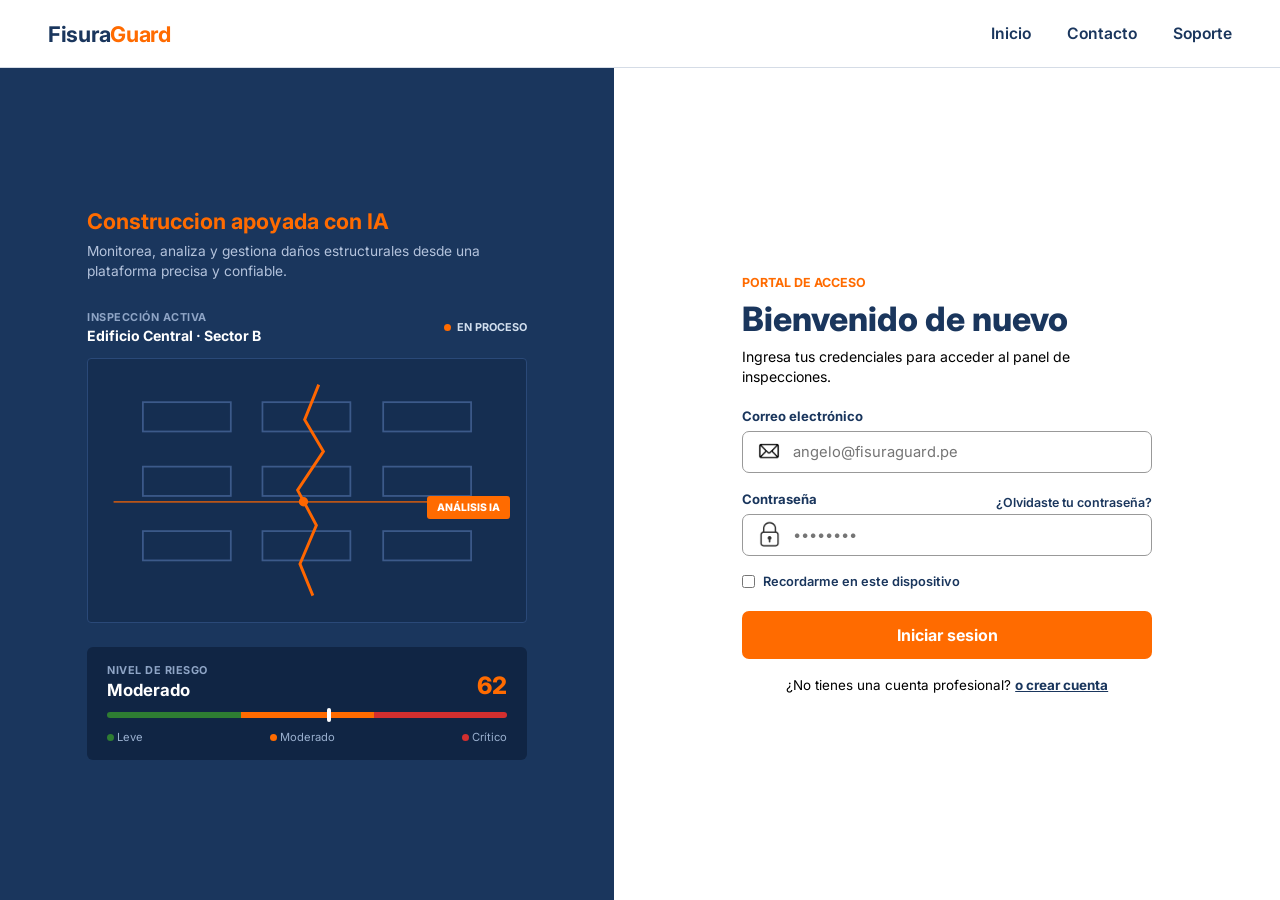
==== commit 1e6a525b: "Se añadieron imagenes para el correo, el cip y la contraseña" ====
--- a/pages/index.html
+++ b/pages/index.html
@@ -111,7 +111,7 @@
             <div class="grupo-formulario">
               <label for="correo">Correo electrónico</label>
               <div class="contenedor-campo">
-                <img src="img/icono-correo.png" alt="Correo" class="icono-campo">
+                <img src="../assets/images/correo.png" alt="Correo" class="icono-campo">
                 <input type="email" id="correo" placeholder="angelo@fisuraguard.pe" required>
               </div>
             </div>
@@ -123,7 +123,7 @@
                 <a href="#" id="enlace-recuperar" class="enlace-olvido">¿Olvidaste tu contraseña?</a>
               </div>
               <div class="contenedor-campo">
-                <img src="img/icono-candado.png" alt="Contraseña" class="icono-campo">
+                <img src="../assets/images/candado.png" alt="Contraseña" class="icono-campo">
                 <input type="password" id="contrasena" placeholder="••••••••" required>
               </div>
             </div>
@@ -164,7 +164,7 @@
         <div class="grupo-formulario">
           <label for="reg-nombres">Nombres y apellidos completos</label>
           <div class="contenedor-campo">
-            <img src="img/icono-usuario.png" alt="Usuario" class="icono-campo">
+            <img src="../assets/images/usuario.png" alt="Usuario" class="icono-campo">
             <input type="text" id="reg-nombres" placeholder="Ej. Manuel Mendoza" required>
           </div>
         </div>
@@ -172,7 +172,7 @@
         <div class="grupo-formulario">
           <label for="reg-correo">Correo institucional</label>
           <div class="contenedor-campo">
-            <img src="img/icono-correo.png" alt="Correo" class="icono-campo">
+            <img src="../assets/images/correo.png" alt="Correo" class="icono-campo">
             <input type="email" id="reg-correo" placeholder="nombre@entidad.gob.pe" required>
           </div>
         </div>
@@ -190,7 +190,7 @@
           <div class="grupo-formulario">
             <label for="reg-cip">Colegiatura (CIP)</label>
             <div class="contenedor-campo">
-              <img src="img/icono-cip.png" alt="CIP" class="icono-campo">
+              <img src="../assets/images/cip.png" alt="CIP" class="icono-campo">
               <input type="text" id="reg-cip" placeholder="Ej. 248910" required>
             </div>
           </div>
@@ -199,7 +199,7 @@
         <div class="grupo-formulario">
           <label for="reg-contrasena">Contraseña</label>
           <div class="contenedor-campo">
-            <img src="img/icono-candado.png" alt="Contraseña" class="icono-campo">
+            <img src="../assets/images/candado.png" alt="Contraseña" class="icono-campo">
             <input type="password" id="reg-contrasena" placeholder="Mín. 8 caracteres, 1 mayúscula y 1 número" required>
           </div>
           <small class="ayuda-campo">Debe incluir al menos 8 caracteres, una mayúscula y un número.</small>
@@ -242,7 +242,7 @@
         <div class="grupo-formulario">
           <label for="rec-correo">Correo electrónico registrado</label>
           <div class="contenedor-campo">
-            <img src="img/icono-correo.png" alt="Correo" class="icono-campo">
+            <img src="../assets/images/correo.png" alt="Correo" class="icono-campo">
             <input type="email" id="rec-correo" placeholder="angelo@fisuraguard.pe" required>
           </div>
         </div>
--- a/css/styles.css
+++ b/css/styles.css
@@ -1,4 +1,4 @@
-/* barra de navegación */
+/* BARRA DE NAVEGACIÓN SUPERIOR */
 .barra-navegacion-acceso {
   height: 68px;
   display: flex;
@@ -25,14 +25,14 @@
   color: var(--naranja);
 }
 
-/* estrucutra de la pantalla dividida */
+/* division blanca */
 .division-acceso {
   display: grid;
   grid-template-columns: 48% 52%;
   min-height: calc(100vh - 68px);
 }
 
-/* panel izquierdo azul */
+/* Panel Izquierdo Azul */
 .acceso-izquierda {
   background-color: var(--azul-marino);
   color: #FFFFFF;
@@ -92,7 +92,9 @@
   gap: 6px;
 }
 
-.punto-naranja, .punto-verde, .punto-rojo {
+.punto-naranja,
+.punto-verde,
+.punto-rojo {
   display: inline-block;
   width: 7px;
   height: 7px;
@@ -109,20 +111,20 @@
   background-color: var(--rojo); 
 }
 
+/* Gráfico del edificio */
 .caja-grafico-ia {
   position: relative;
   border: 1px solid #2A4978;
   background-color: rgba(16, 37, 68, 0.45);
   border-radius: 4px;
   margin-bottom: 24px;
-  padding: 10px;
-}
-
-.imagen-edificio-ia {
+  padding: 8px;
+}
+
+.edificio {
   width: 100%;
   height: auto;
   display: block;
-  object-fit: contain;
 }
 
 .insignia-ia {
@@ -137,6 +139,7 @@
   border-radius: 3px;
 }
 
+/* Tarjeta Nivel de Riesgo */
 .tarjeta-riesgo {
   background-color: var(--azul-oscuro);
   padding: 16px 20px;
@@ -171,9 +174,11 @@
 .segmento-verde   { 
   flex: 1; background: var(--verde); border-radius: 4px 0 0 4px; 
 }
+
 .segmento-naranja { 
   flex: 1; background: var(--naranja); 
 }
+
 .segmento-rojo    { 
   flex: 1; background: var(--rojo); border-radius: 0 4px 4px 0; 
 }
@@ -194,7 +199,7 @@
   color: #9AB0CF;
 }
 
-/* formulario de acceso  (derecha) */
+/* panel del formulario */
 .acceso-derecha {
   display: flex;
   align-items: center;
@@ -240,6 +245,7 @@
   font-size: 0.82rem;
   font-weight: 600;
   margin-bottom: 18px;
+  line-height: 1.35;
 }
 
 .alerta-exito {
@@ -286,15 +292,15 @@
   left: 12px;
   top: 50%;
   transform: translateY(-50%);
-  width: 20px;
-  height: 20px;
+  width: 30px;
+  height: 30px;
   object-fit: contain;
 }
 
 .contenedor-campo input,
 .selector-campo {
   width: 100%;
-  padding: 11px 14px 11px 42px;
+  padding: 11px 14px 11px 50px;
   border: 1px solid #999;
   border-radius: 7px;
   font-family: inherit;
@@ -305,6 +311,7 @@
 
 .selector-campo {
   padding-left: 12px;
+  cursor: pointer;
 }
 
 .contenedor-campo input:focus,
@@ -336,11 +343,15 @@
   text-decoration: underline;
 }
 
-/* Registro y recuperacion de cuenta */
+.enlace-destacado:hover {
+  color: var(--naranja);
+}
+
+/*Registro y recuperar cuienta */
 .fondo-acceso {
   position: fixed;
   inset: 0;
-  background-color: rgba(16, 37, 68, 0.55);
+  background-color: rgba(16, 37, 68, 0.58);
   display: flex;
   align-items: center;
   justify-content: center;
@@ -355,6 +366,8 @@
   border-radius: 12px;
   padding: 28px 30px;
   box-shadow: 0 20px 45px rgba(0, 0, 0, 0.25);
+  max-height: 92vh;
+  overflow-y: auto;
 }
 
 .cabecera-acceso {
@@ -373,9 +386,14 @@
 .boton-cerrar {
   background: none;
   border: none;
-  font-size: 1.2rem;
+  font-size: 1.25rem;
   color: #666;
   cursor: pointer;
+  padding: 2px 6px;
+}
+
+.boton-cerrar:hover {
+  color: var(--rojo);
 }
 
 .fila-doble {
@@ -414,12 +432,37 @@
   color: #FFFFFF;
   border: none;
   border-radius: 7px;
-  padding: 10px 18px;
+  padding: 11px 18px;
+  font-family: inherit;
+  font-size: 0.88rem;
   font-weight: 600;
   cursor: pointer;
 }
 
-/*  Responvise  */
+.boton-secundario:hover {
+  background-color: var(--azul-oscuro);
+}
+
+/* Responsive */
+@media (max-width: 900px) {
+  .division-acceso {
+    grid-template-columns: 1fr;
+  }
+
+  .barra-navegacion-acceso {
+    padding: 0 20px;
+  }
+
+  .enlaces-navegacion-acceso {
+    gap: 16px;
+  }
+
+  .acceso-izquierda,
+  .acceso-derecha {
+    padding: 32px 20px;
+  }
+}
+
 @media (max-width: 768px) {
   .division-acceso {
     display: flex;
--- a/css/stylesGlobal.css
+++ b/css/stylesGlobal.css
@@ -85,15 +85,15 @@
   font-size: 0.95rem;
   font-weight: 700;
   cursor: pointer;
-  transition: background 0.2s ease, transform 0.1s ease;
-}
-
-.boton-primario:hover {
-  background-color: var(--naranja-activo);
 }
 
 .boton-primario:active {
   transform: scale(0.99);
+}
+
+.boton-primario:disabled {
+  opacity: 0.6;
+  cursor: not-allowed;
 }
 
 .boton-bloque {
